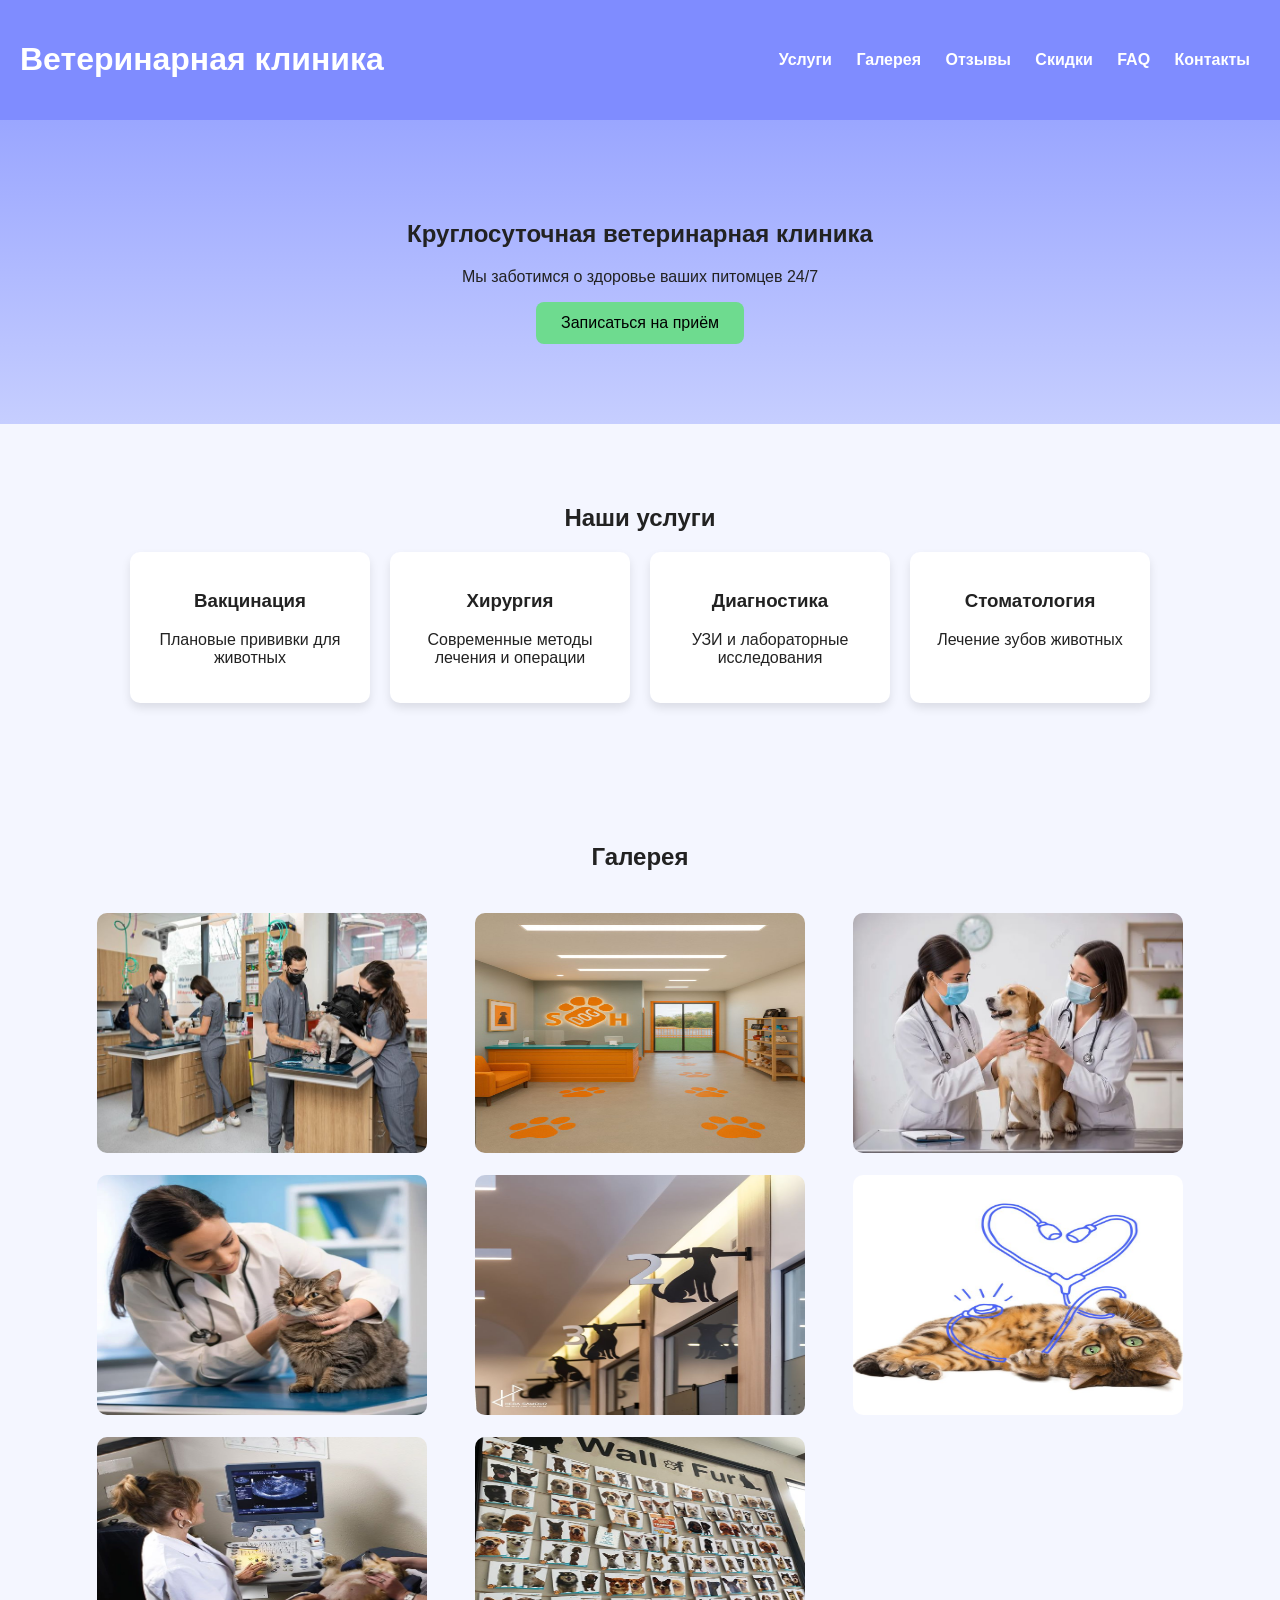
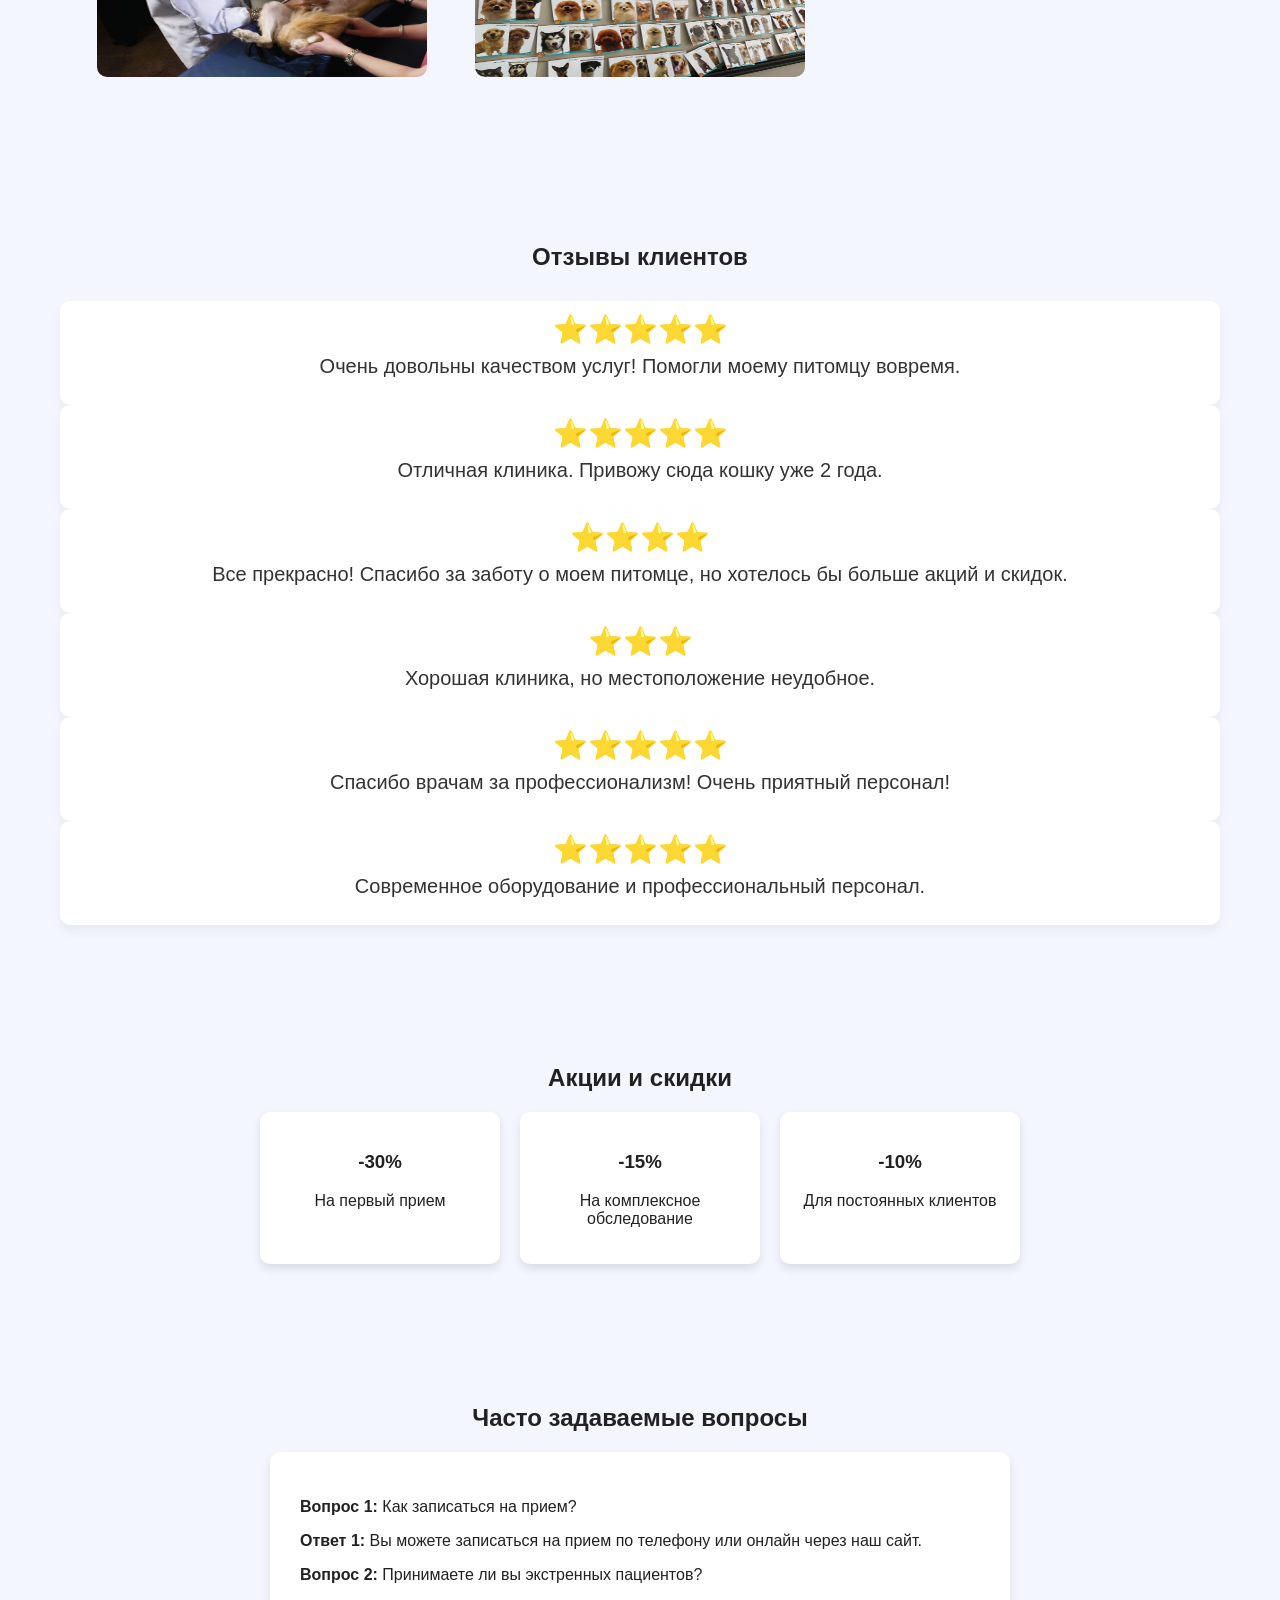
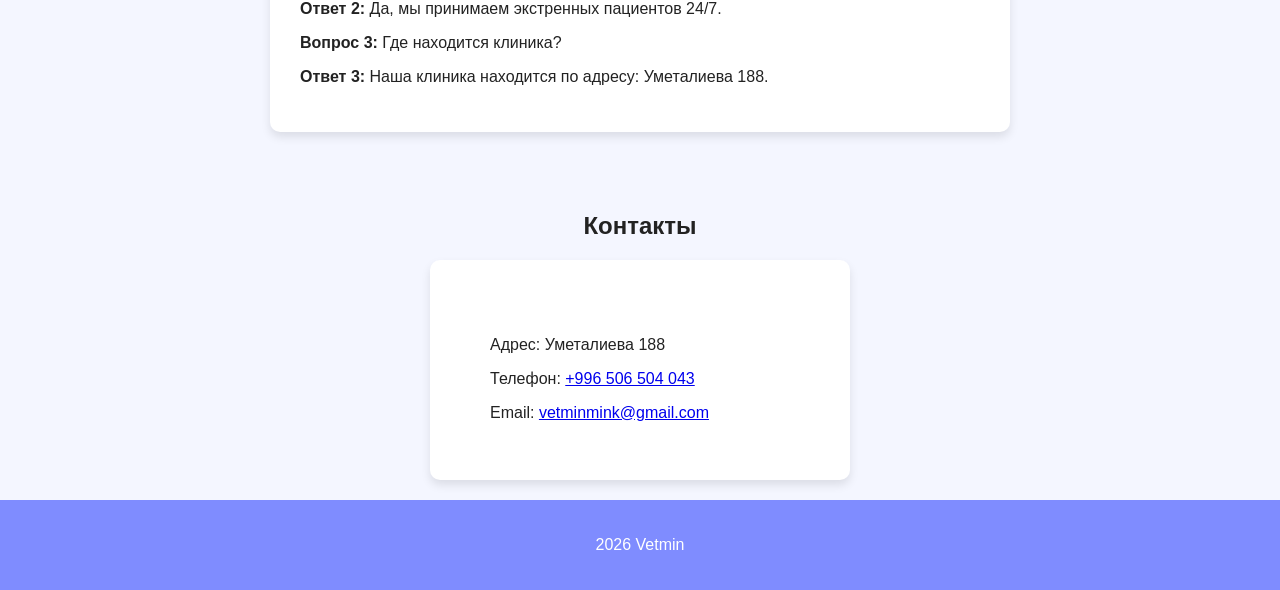
==== index.html @ 45daa6c7 "first commit" ====
<!DOCTYPE html>
<html lang="ru">
<head>
    <meta charset="UTF-8">
    <meta name="viewport" content="width=device-width, initial-scale=1.0">
    <title>Ветеринарная клиника</title>
    <link rel="stylesheet" href="style.css">
</head>

<body>
    <header>
        <h1>Ветеринарная клиника</h1>
        <nav>
            <a href="#services">Услуги</a>
            <a href="#gallery">Галерея</a>
            <a href="#reviews">Отзывы</a>
            <a href="#discounts">Скидки</a>
            <a href="#faq">FAQ</a>
            <a href="#contact">Контакты</a>
        </nav>
    </header>

    <main>
        <section class="hero">
            <h2>Круглосуточная ветеринарная клиника</h2>
            <p>Мы заботимся о здоровье ваших питомцев 24/7</p>
            <a href="mu2.html"> <button>Записаться на приём</button></a>
           
        </section>

        <section id="services" class="section">
            <h2>Наши услуги</h2>

            <div class="cards">
                <div class="card">
                    <h3>Вакцинация</h3>
                    <p>Плановые прививки для животных</p>
                </div>
                <div class="card">
                    <h3>Хирургия</h3>
                    <p>Современные методы лечения и операции</p>
                </div>
                <div class="card">
                    <h3>Диагностика</h3>
                    <p>УЗИ и лабораторные исследования</p>
                </div>
                <div class="card">
                    <h3>Стоматология</h3>
                    <p>Лечение зубов животных</p>
                </div>
            </div>
        </section>

        <section id="gallery" class="section">
            <h2>Галерея</h2>
            <div class="gallery">
                <div class="foto1">
                    <img src="./images/clinic_staff.jpg" alt="">
                </div>
                 <div class="foto1">
                    <img src="./images/dog_checkup.jpg" alt="">
                </div>
                 <div class="foto1">
                    <img src="./images/dog_with_blue_collar.jpg" alt="">
                </div>
                 <div class="foto1">
                    <img src="./images/recovery.jpg" alt="">
                </div>
                 <div class="foto1">
                    <img src="./images/surgery_room.jpg" alt="">
                    </div>
                    <div class="foto1">
                        <img src="images/oooo.jpeg" alt="">
                    </div>
                        <div class="foto1">
                            <img src="images/kkk.jpeg" alt="">   
                        </div>
                        <div class="foto1">
                            <img src="images/_ (4).jpeg" alt="">
                        </div>
            </div>
                </div>
            </div>
        </section>
    <section id="reviews" class="section">
        <h2>Отзывы клиентов</h2>

        <div class="reviews"></div>

        <div class="review">
            <p class="review-rating">⭐⭐⭐⭐⭐</p>
            <p class="review-text">Очень довольны качеством услуг! Помогли моему питомцу вовремя.</p>
        </div>

        <div class="review">
            <p class="review-rating">⭐⭐⭐⭐⭐</p>
            <p class="review-text">Отличная клиника. Привожу сюда кошку уже 2 года.</p>
        </div>

        <div class="review">
            <p class="review-rating">⭐⭐⭐⭐</p>
            <p class="review-text">Все прекрасно! Спасибо за заботу о моем питомце, но хотелось бы больше акций и скидок.</p>
        </div>

        <div class="review">
            <p class="review-rating">⭐⭐⭐</p>
            <p class="review-text">Хорошая клиника, но местоположение неудобное.</p>
        </div>
        
        <div class="review">
            <p class="review-rating">⭐⭐⭐⭐⭐</p>
            <p class="review-text">Спасибо врачам за профессионализм! Очень приятный персонал!</p>
        </div>

        <div class="review">
            <p class="review-rating">⭐⭐⭐⭐⭐</p>
            <p class="review-text">Современное оборудование и профессиональный персонал.</p>
        </div>
    </section>

    <section id="discounts" class="section">
        <h2> Акции и скидки</h2>
        
        <div class="cards">

        <div class="card">
            <h3>-30%</h3>
            <p>На первый прием</p> 
        </div>

        <div class="card">
            <h3>-15%</h3>
            <p>На комплексное обследование</p>
        </div>
        <div class="card">
            <h3>-10%</h3>
            <p>Для постоянных клиентов</p>
        </div>

        </section>

        <section id="faq" class="section">
            <h2>Часто задаваемые вопросы</h2>
            <div class="faq">

            <p><strong>Вопрос 1:</strong> Как записаться на прием?</p>
            <p><strong>Ответ 1:</strong> Вы можете записаться на прием по телефону или онлайн через наш сайт.</p>

            <p><strong>Вопрос 2:</strong> Принимаете ли вы экстренных пациентов?</p>
            <p><strong>Ответ 2:</strong> Да, мы принимаем экстренных пациентов 24/7.</p>

            <p><strong>Вопрос 3:</strong> Где находится клиника?</p>
            <p><strong>Ответ 3:</strong> Наша клиника находится по адресу: Уметалиева 188.</p>
            </div>
        </section>

        <h2 class="con">Контакты</h2>
        <section id="contact" class="section">
            <p>Адрес: Уметалиева 188</p>
            <p>Телефон: <a href="tel:+996506504043">+996 506 504 043</a></p>
            <p>Email: <a href="mailto:vetminmink@gmail.com">vetminmink@gmail.com</a></p>

        </section>
    </main>

    <footer>
        <p> 2026 Vetmin </p>
    </footer>
</body>

</html>
---- style.css ----
body {
  font-family:
    -apple-system, BlinkMacSystemFont, "Segoe UI", Roboto, "Helvetica Neue",
    Arial, sans-serif;
  margin: 0;
  background: #f4f6ff;
  color: #222;
}

header {
  display: flex;
  justify-content: space-between;
  align-items: center;
  background: #7f8cff;
  padding: 20px;
  color: white;
}

nav a {
  margin: 10px;
  text-decoration: none;
  color: white;
  font-weight: bold;
}

.hero {
  text-align: center;
  padding: 80px;
  background: linear-gradient(#9aa6ff, #c6ceff);
}

.hero button {
  padding: 12px 25px;
  background: #6edb8f;
  border: none;
  border-radius: 8px;
  font-size: 16px;
  cursor: pointer;
}

.section {
  padding: 60px;
  text-align: center;
}

.cards {
  display: flex;
  justify-content: center;
  gap: 20px;
  flex-wrap: wrap;
}

.card {
  background: white;
  padding: 20px;
  border-radius: 10px;
  width: 200px;
  box-shadow: 0 5px 10px rgba(0, 0, 0, 0.1);
}

.gallery {
  display: grid;
  grid-template-columns: repeat(auto-fit, minmax(280px, 1fr));
  gap: 18px;
  padding: 22px;
}

.foto1 img {
  width: 330px;
  height: 240px;
  border-radius: 10px;
}

.gallery figure {
  height: 240px;
  overflow: hidden;
  border-radius: 10px;
  margin: 0;
}
.foto1 figure {
  height: 240px;
  overflow: hidden;
  border-radius: 10px;
  margin: 0;
}

.reviews {
  display: grid;
  grid-template-columns: repeat(auto-fit, minmax(220px, 1fr));
  gap: 18px;
  align-items: start;
  max-width: 960px;
  margin: 0 auto 10px auto;
  padding: 0 10px;
}

.review {
  background: white;
  padding: 12px;
  border-radius: 10px;
  min-height: 80px;
  box-shadow: 0 6px 12px rgba(0, 0, 0, 0.05);
  display: flex;
  flex-direction: column;
  justify-content: flex-start;
  transition:
    transform 160ms ease,
    box-shadow 160ms ease;
}

.review:hover {
  transform: translateY(-6px);
  box-shadow: 0 10px 22px rgba(0, 0, 0, 0.1);
}

.review-rating {
  margin: 0 0 6px 0;
  font-weight: 700;
  font-size: 28px;
}

.review-text {
  margin: 0;
  color: #333;
  font-size: 20px;
  line-height: 1.4;
  display: -webkit-box;
  line-clamp: 3;
  -webkit-line-clamp: 3;
  -webkit-box-orient: vertical;
  overflow: hidden;
  max-height: calc(1.4em * 3);
}
.faq {
  max-width: 680px;
  margin: auto;
  text-align: left;
  background-color: white;
  padding: 30px;
  margin: 0 auto;
  border-radius: 10px;
  box-shadow: 0 5px 10px rgba(0, 0, 0, 0.1);
}
footer {
  background: #7f8cff;
  color: white;
  text-align: center;
  padding: 20px;
}
#contact {
  width: 300px;
  height: 100px;
  margin: 20px auto;
  text-align: left;
  background-color: white;
  border-radius: 10px;
  box-shadow: 0 5px 10px rgba(0, 0, 0, 0.1);
}
.con {
  text-align: center;
}
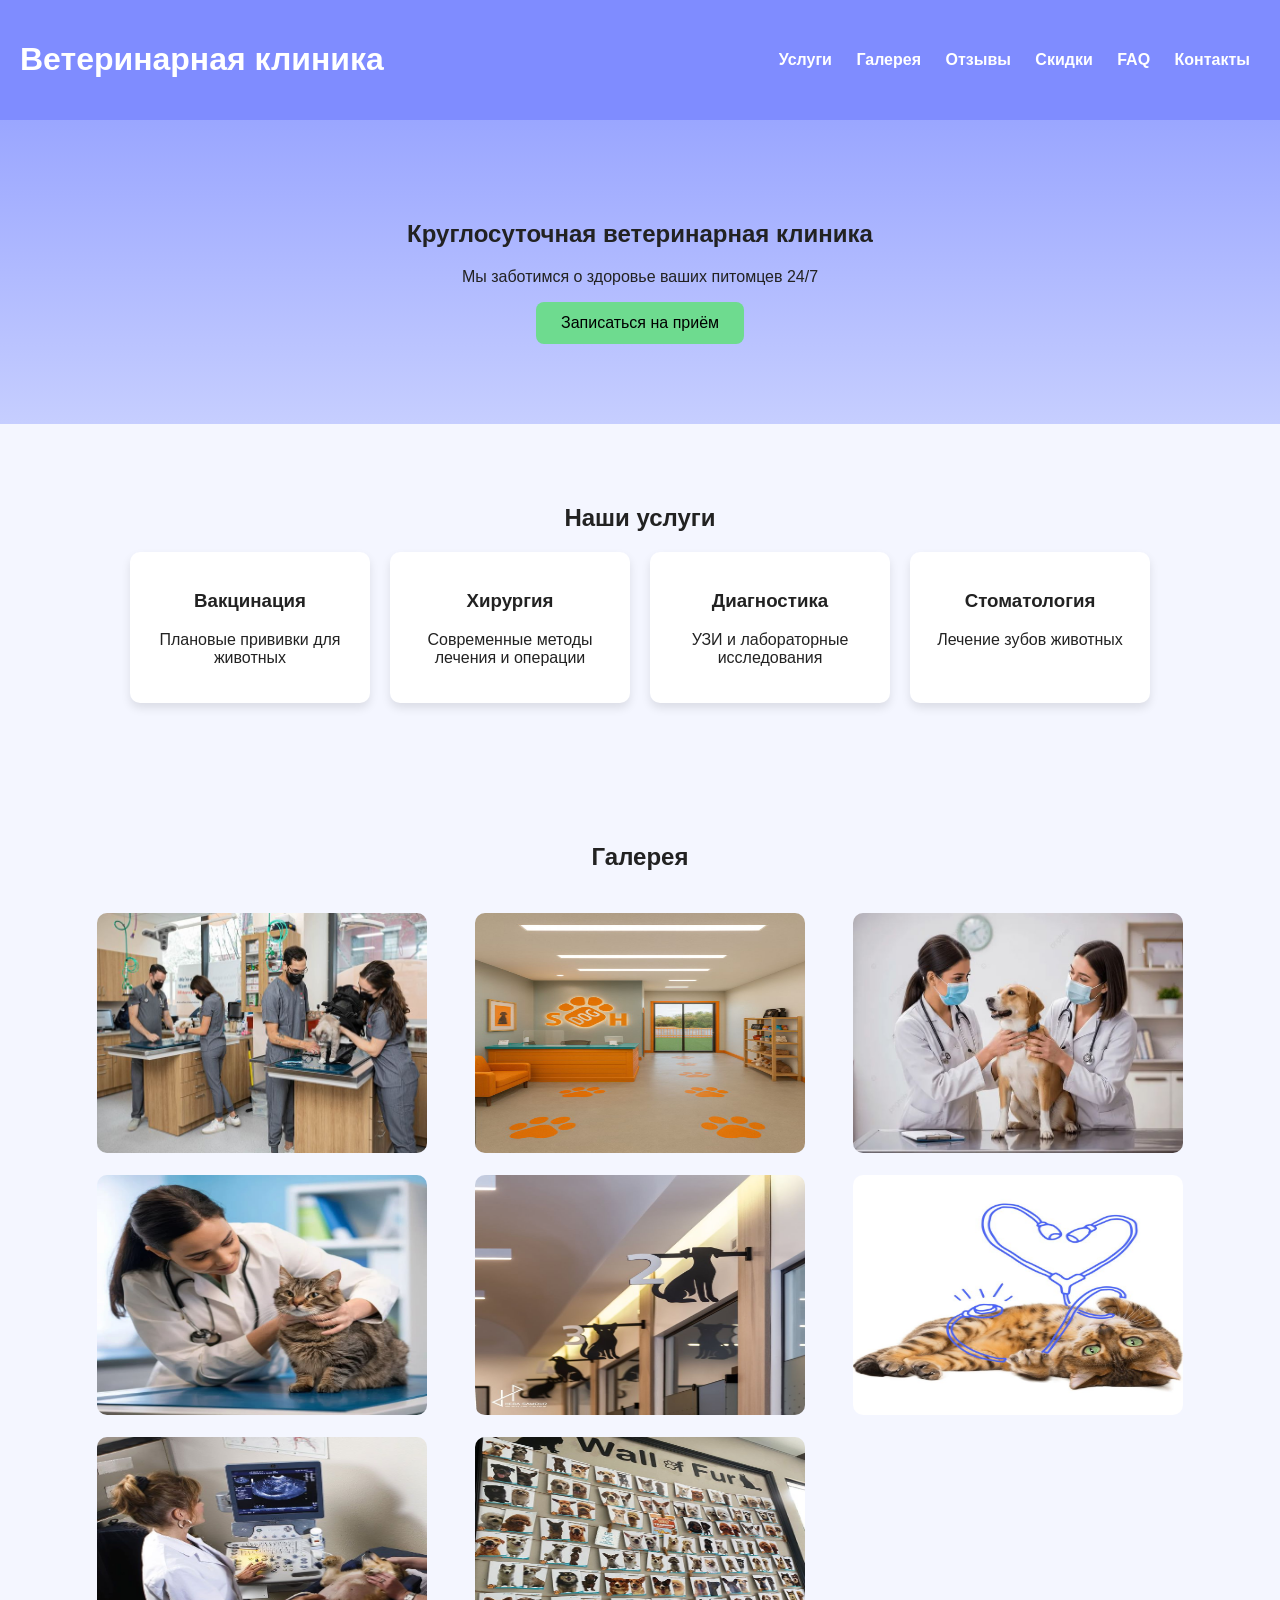
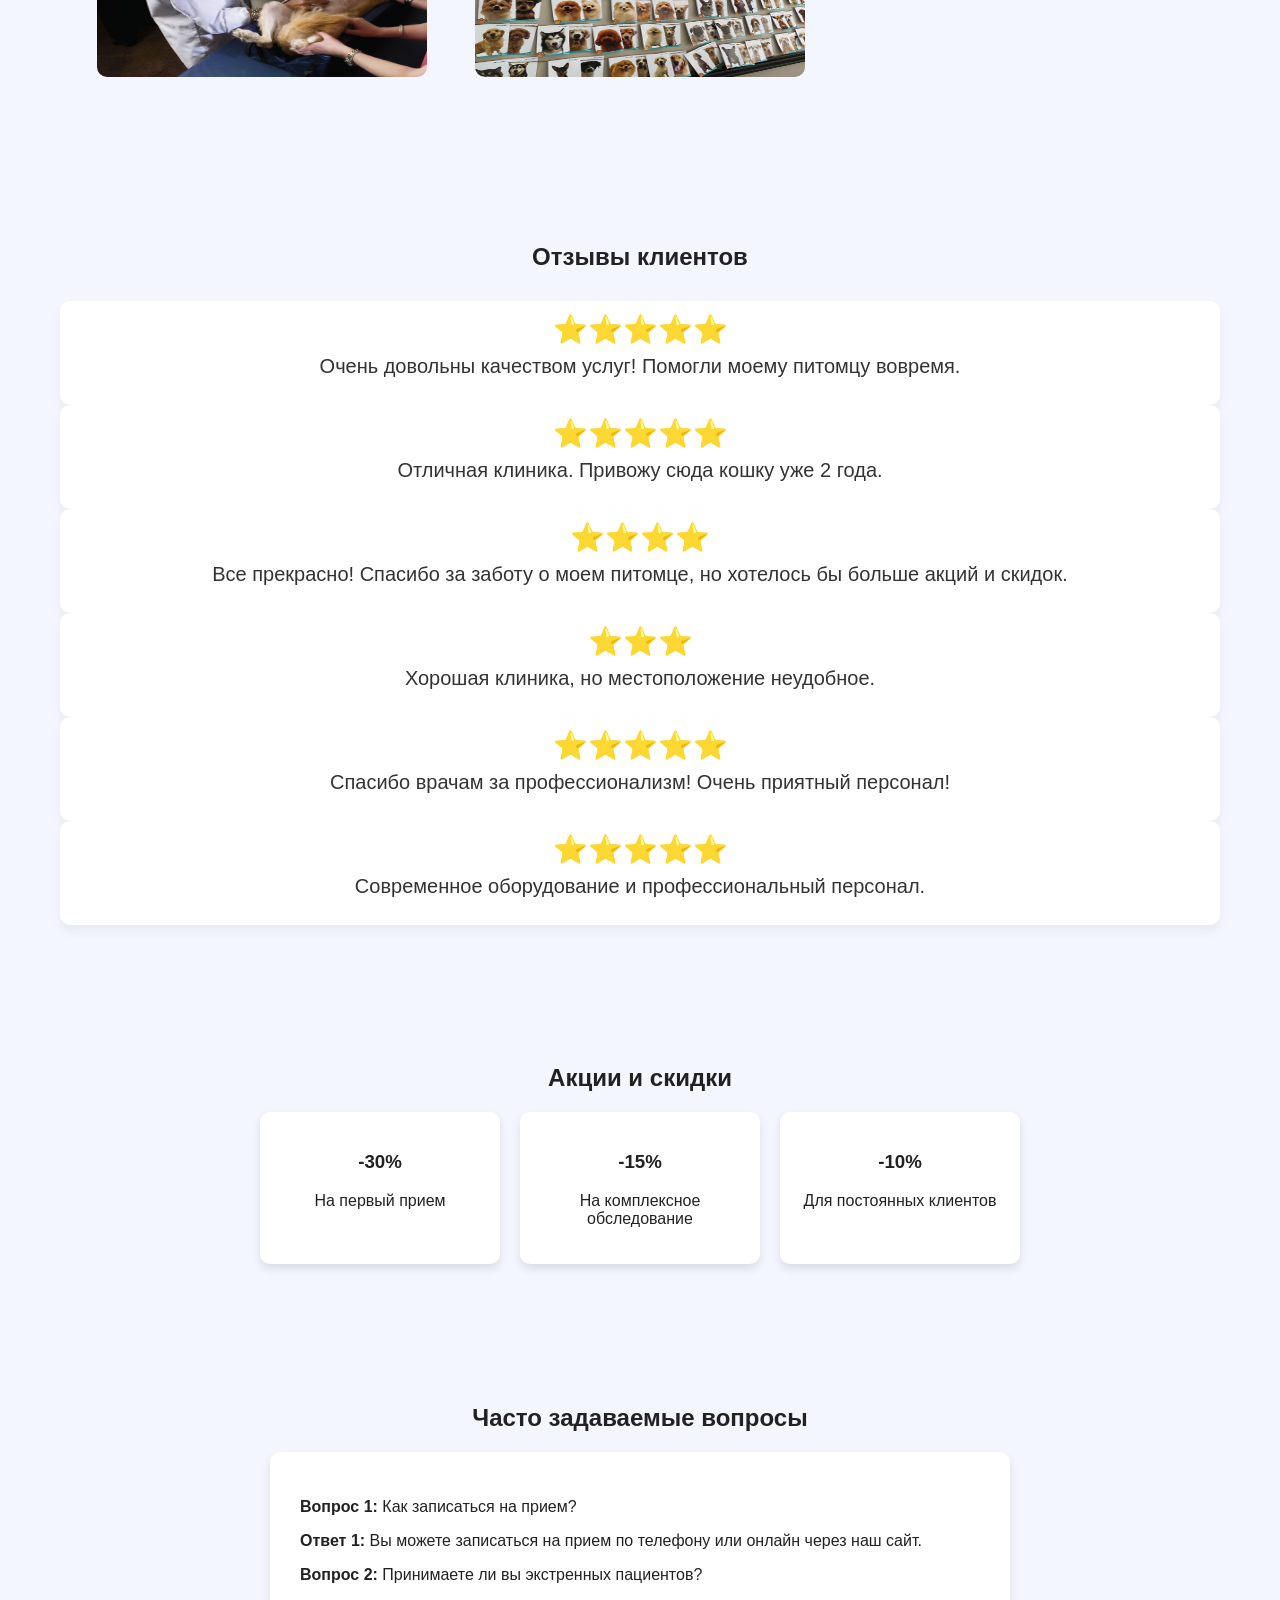
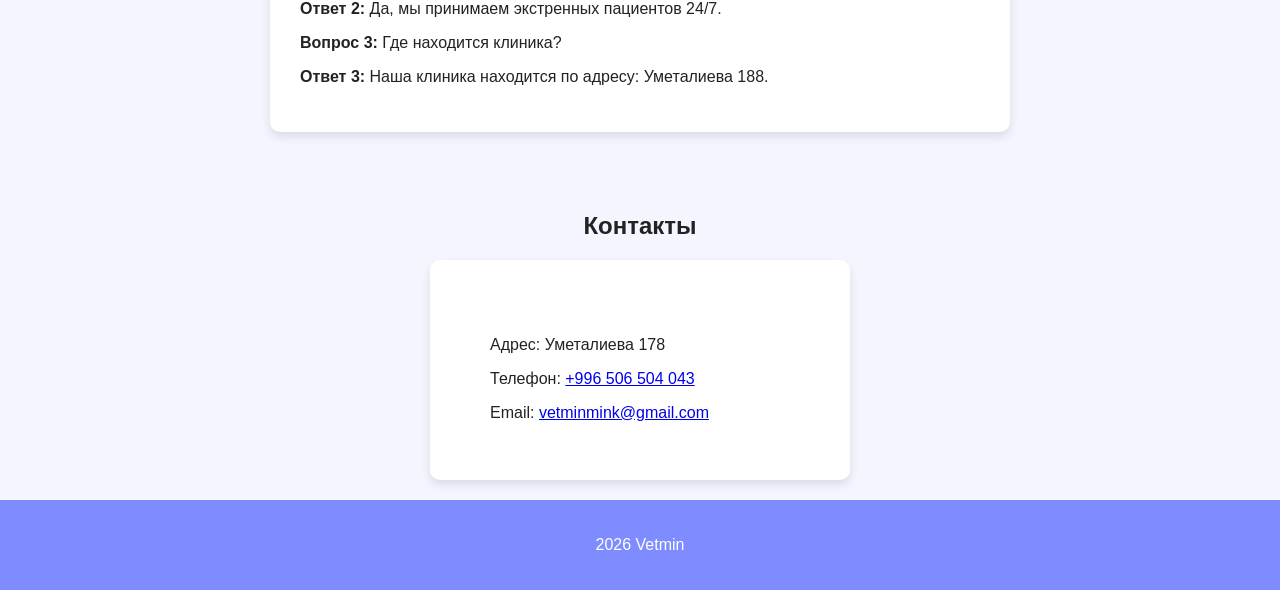
==== commit f69efbee: "first commit" ====
--- a/index.html
+++ b/index.html
@@ -156,7 +156,7 @@
 
         <h2 class="con">Контакты</h2>
         <section id="contact" class="section">
-            <p>Адрес: Уметалиева 188</p>
+            <p>Адрес: Уметалиева 178</p>
             <p>Телефон: <a href="tel:+996506504043">+996 506 504 043</a></p>
             <p>Email: <a href="mailto:vetminmink@gmail.com">vetminmink@gmail.com</a></p>
 
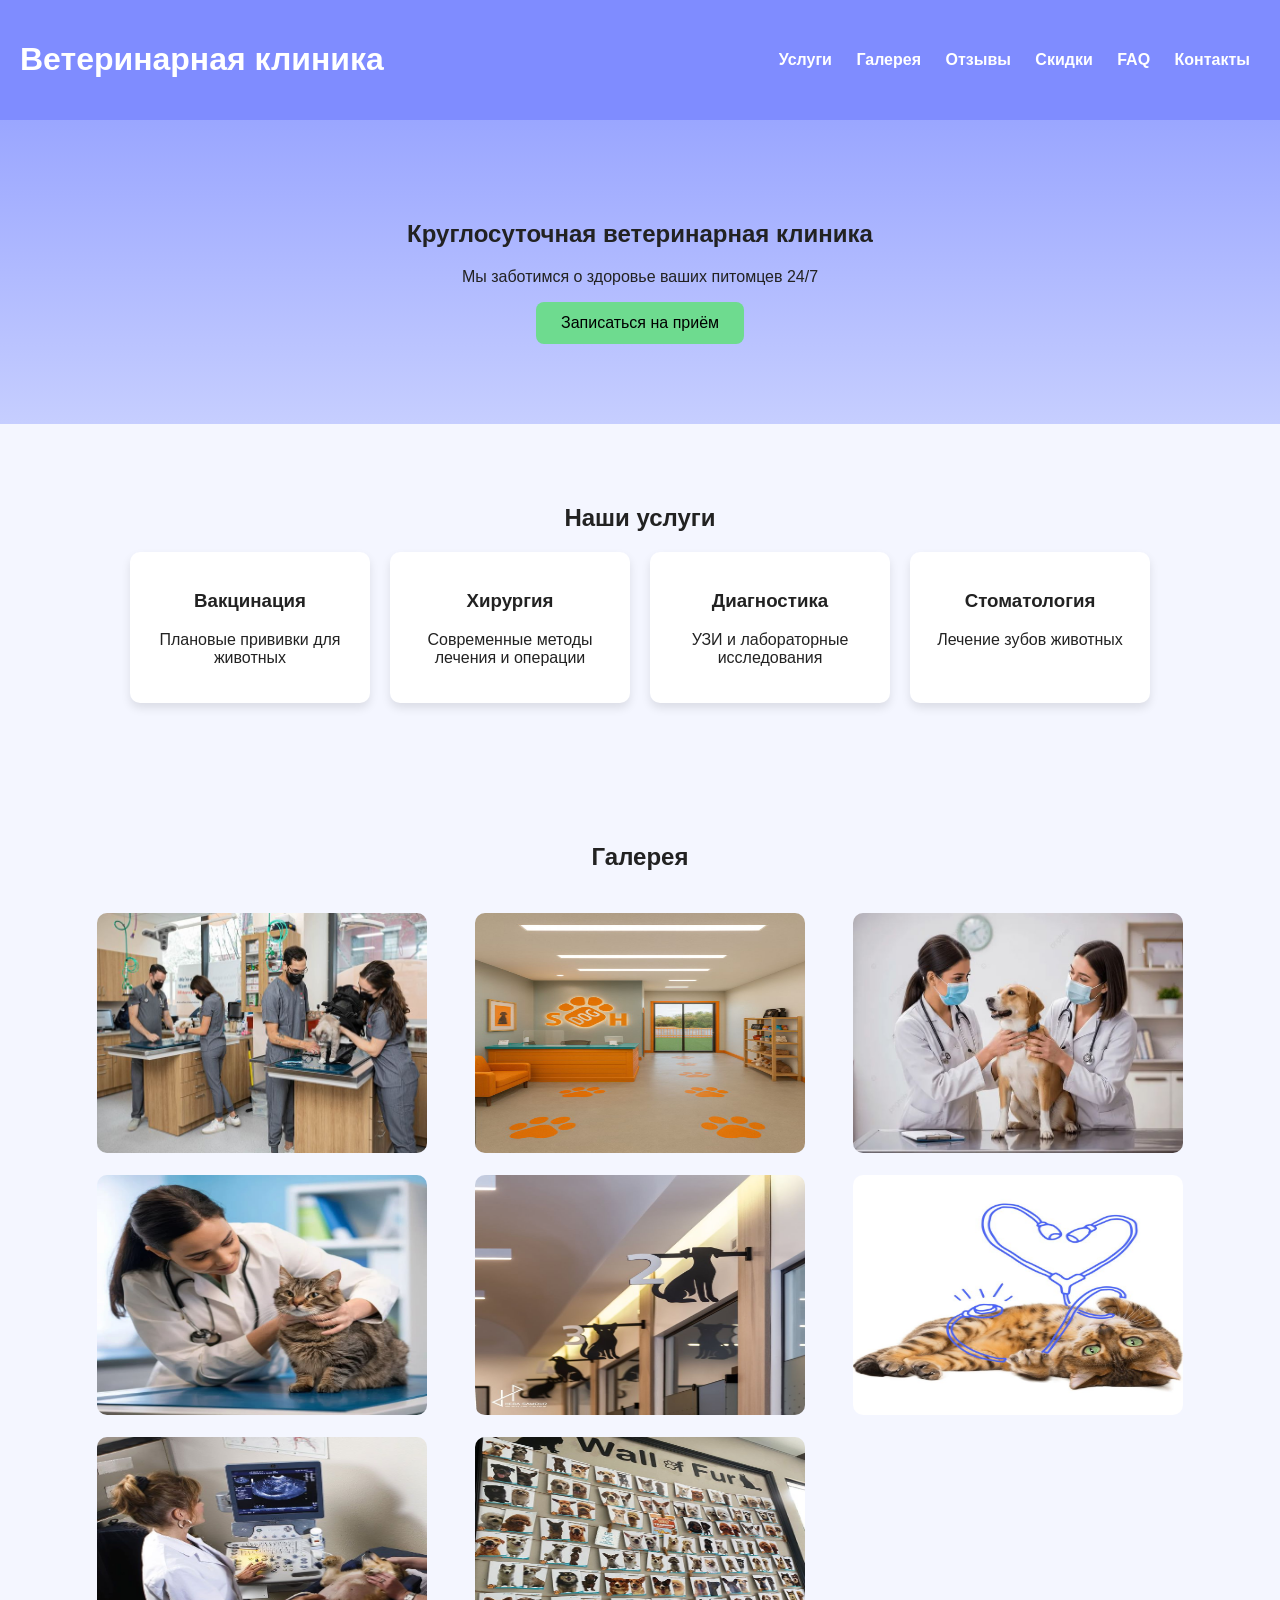
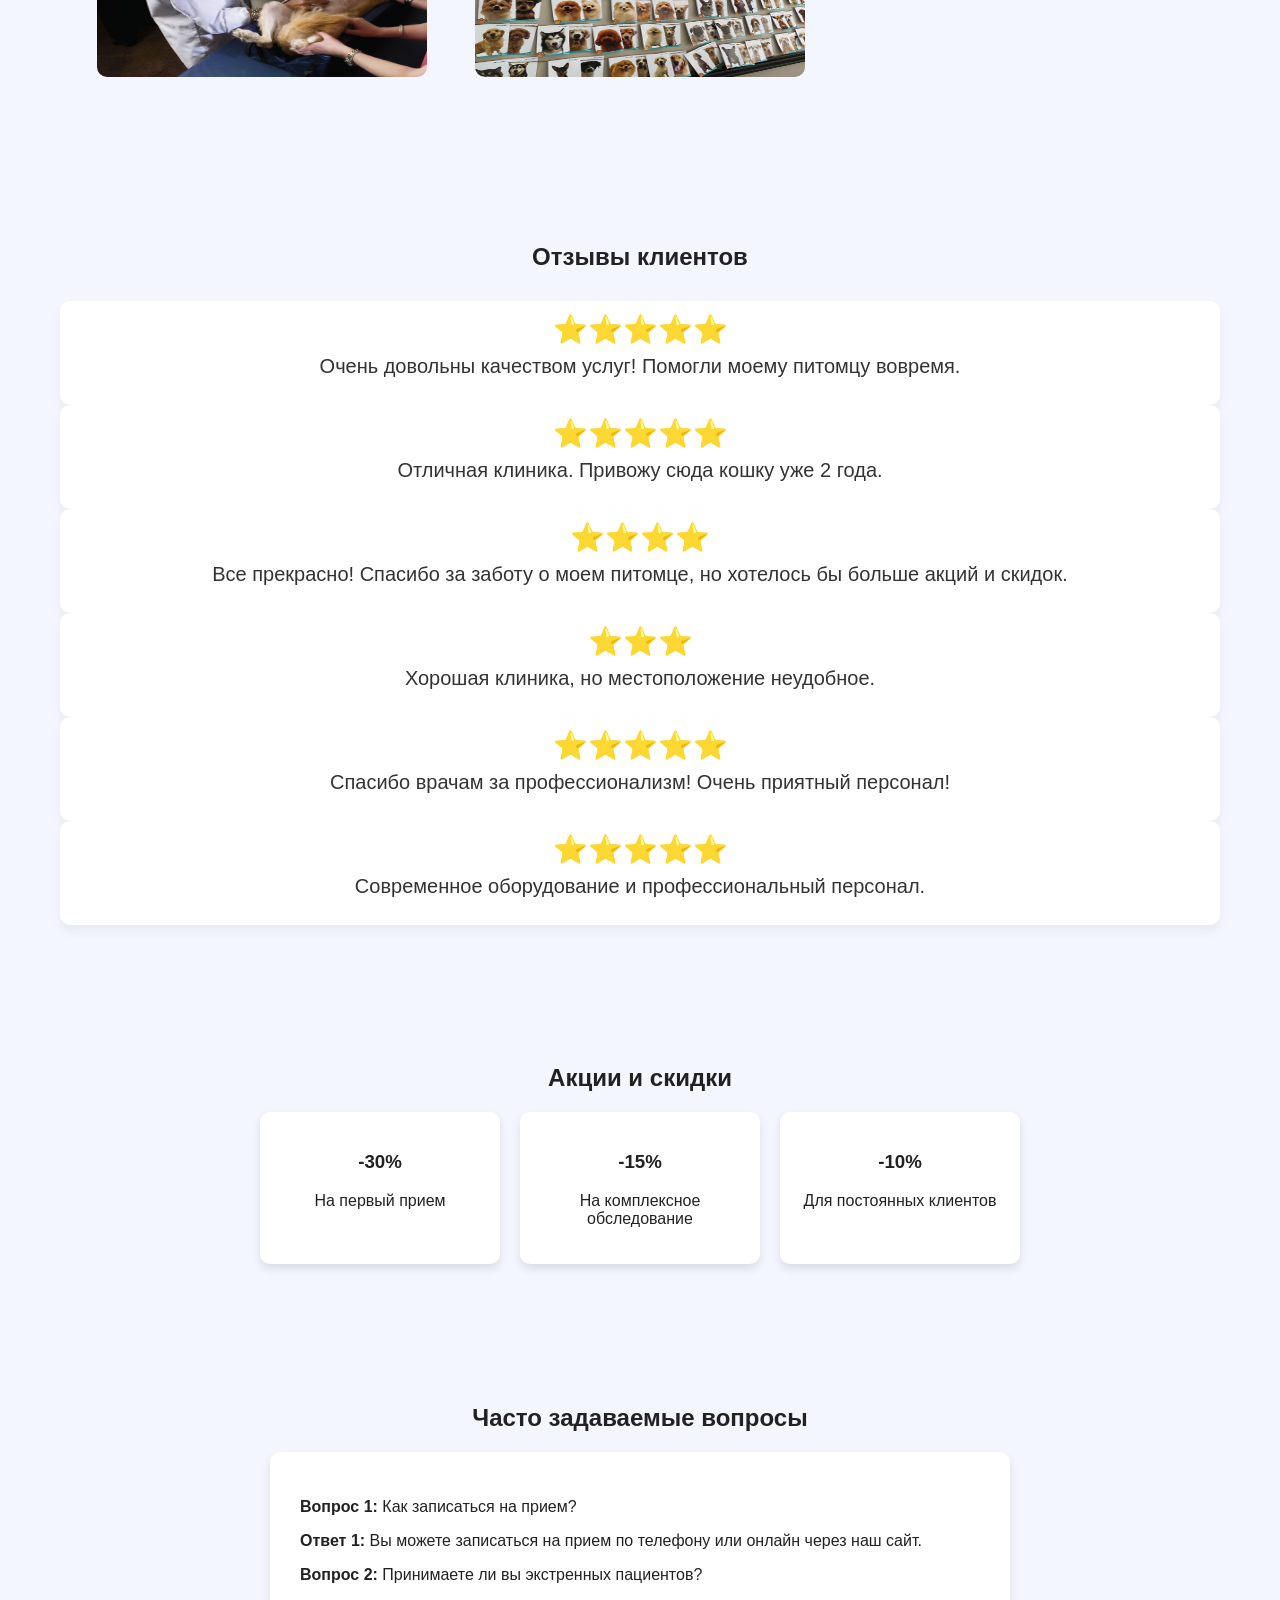
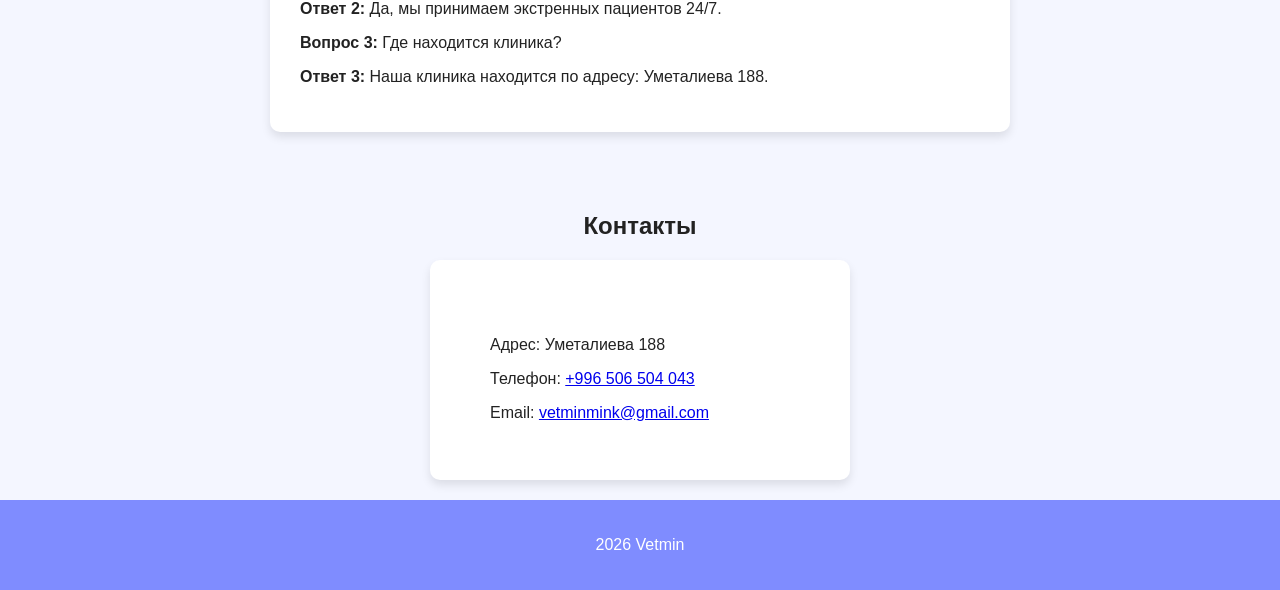
==== commit 0a82dc69: "second commit" ====
--- a/index.html
+++ b/index.html
@@ -156,7 +156,7 @@
 
         <h2 class="con">Контакты</h2>
         <section id="contact" class="section">
-            <p>Адрес: Уметалиева 178</p>
+            <p>Адрес: Уметалиева 188</p>
             <p>Телефон: <a href="tel:+996506504043">+996 506 504 043</a></p>
             <p>Email: <a href="mailto:vetminmink@gmail.com">vetminmink@gmail.com</a></p>
 
